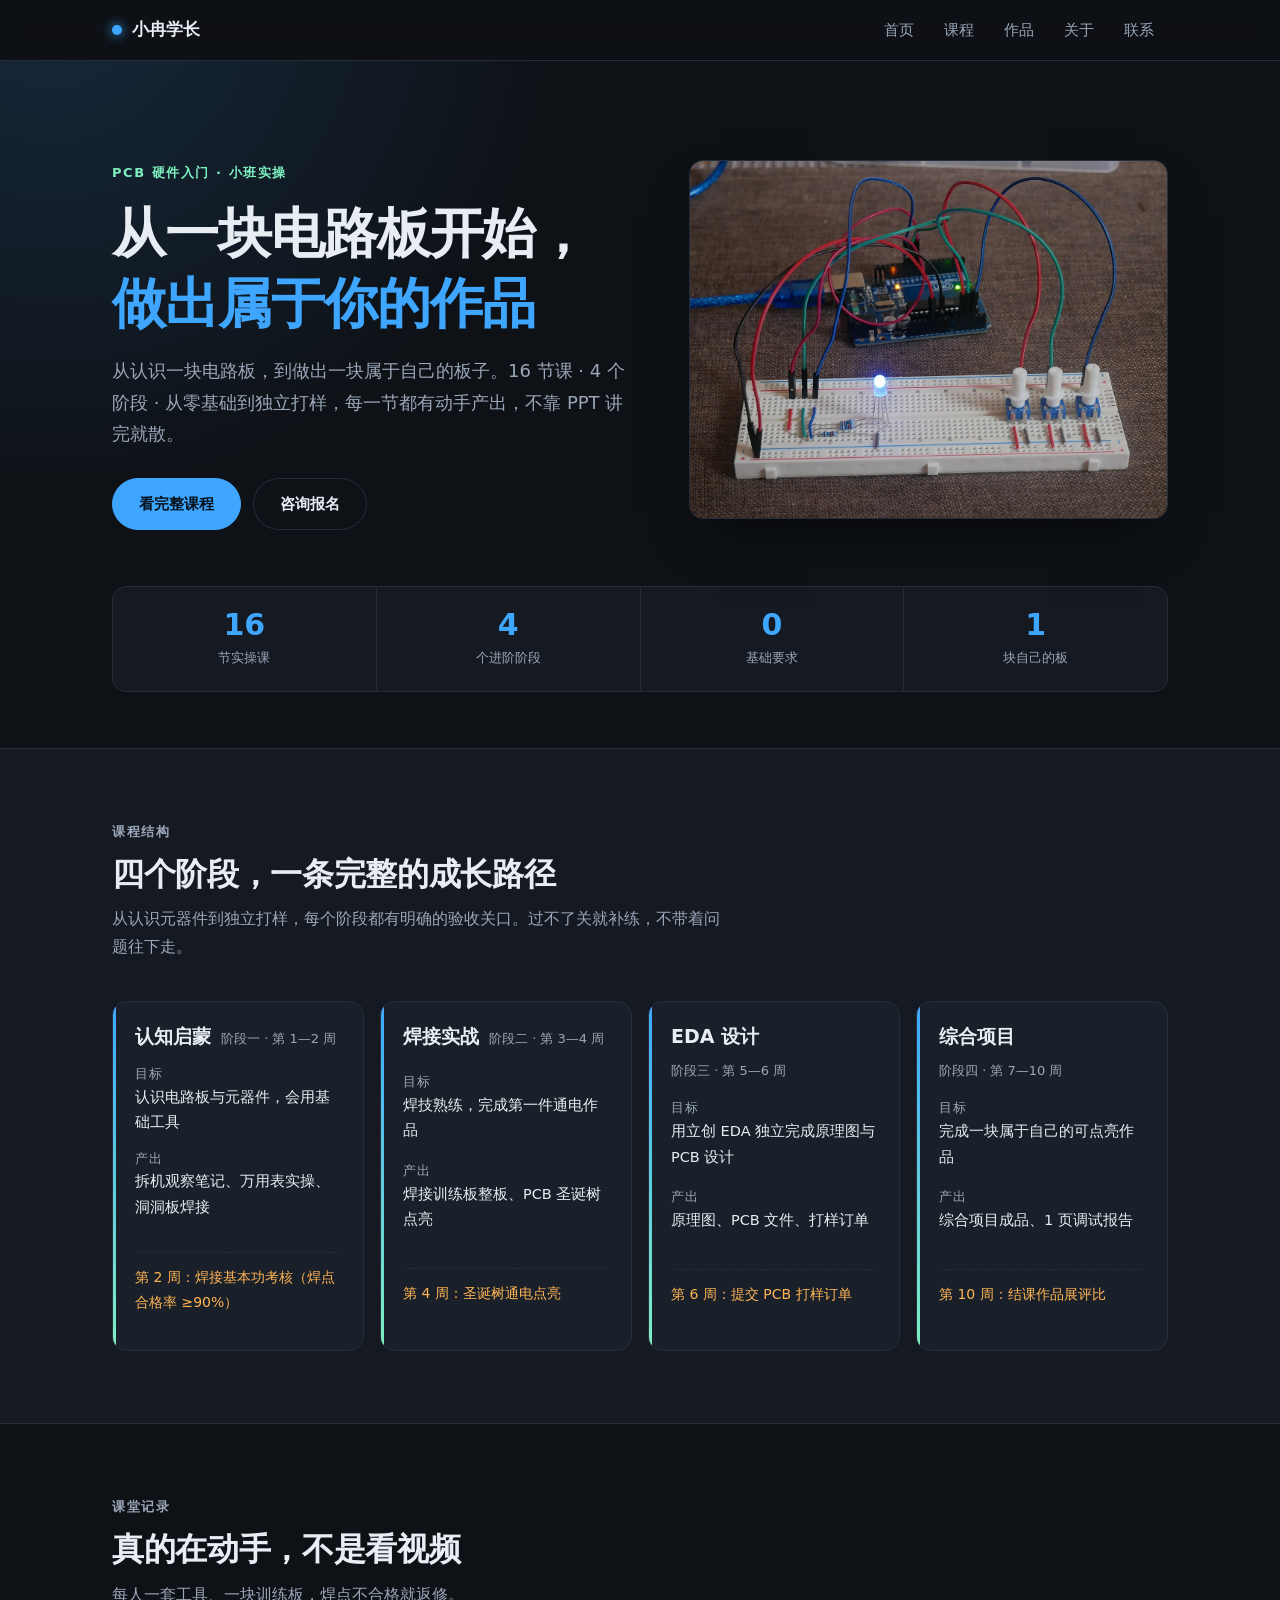
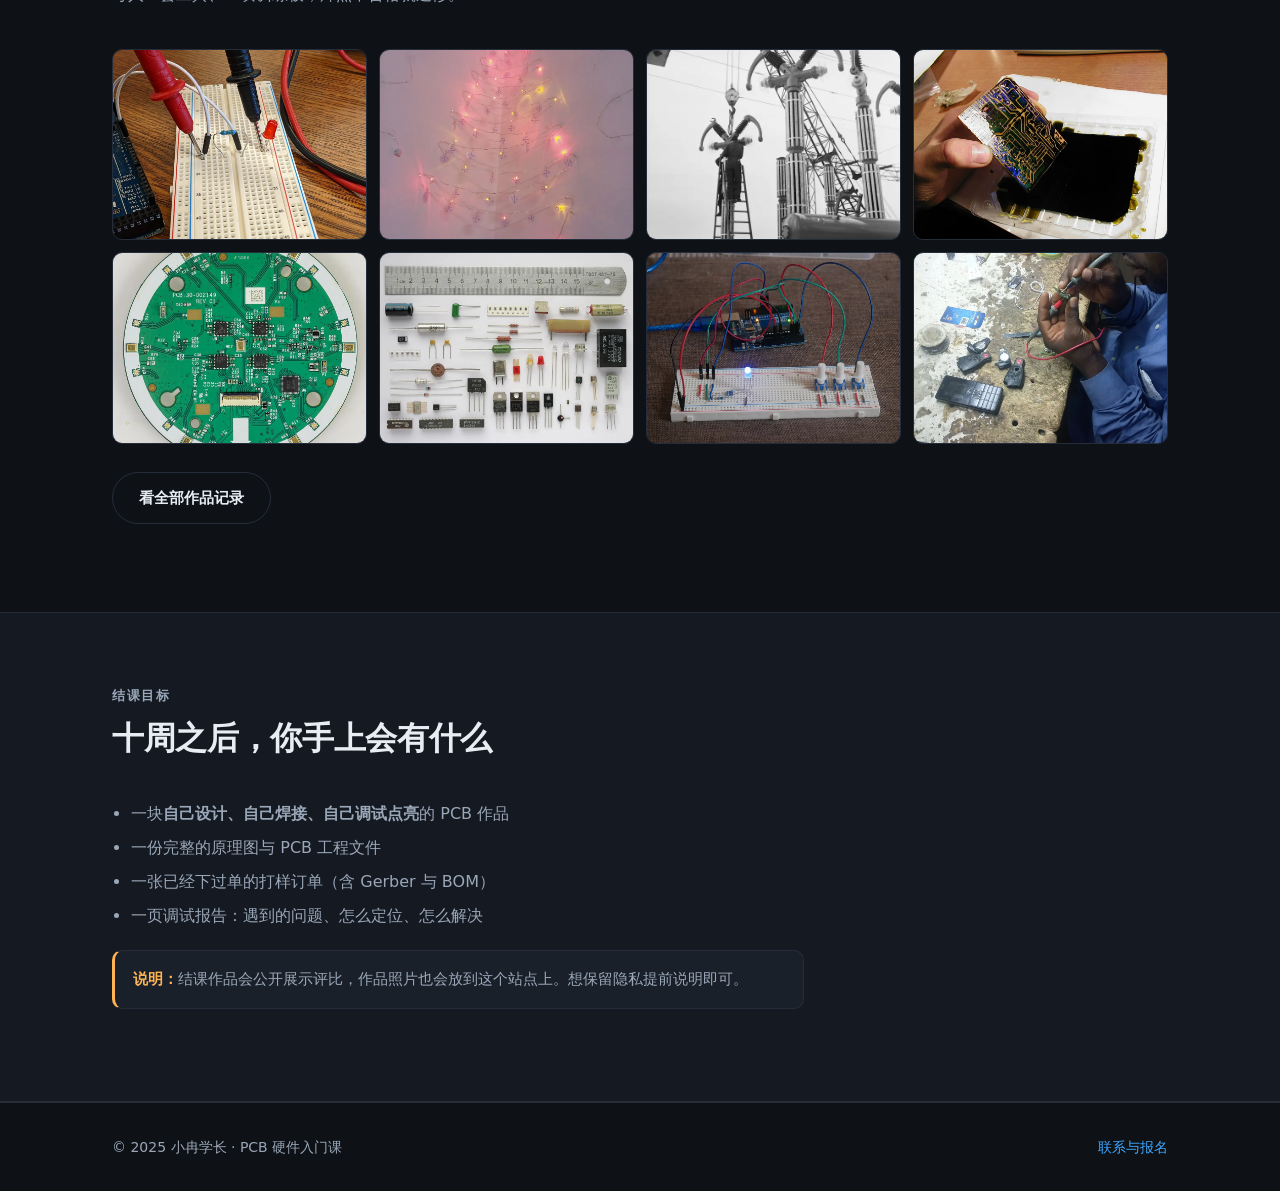
==== index.html @ 28451c12 "init: 小冉学长 PCB 硬件入门课静态站" ====
<!DOCTYPE html>
<html lang="zh-CN">
<head>
<meta charset="UTF-8">
<meta name="viewport" content="width=device-width, initial-scale=1">
<title>小冉学长 · PCB 硬件入门课</title>
<meta name="description" content="从认识一块电路板，到做出一块属于自己的板子。16 节课 · 4 个阶段 · 从零基础到独立打样。">
<meta property="og:type" content="website">
<meta property="og:title" content="小冉学长 · PCB 硬件入门课">
<meta property="og:description" content="从认识一块电路板，到做出一块属于自己的板子。16 节课 · 4 个阶段 · 从零基础到独立打样。">
<meta property="og:image" content="https://xiaoran-pcb.github.io/assets/img/hero.webp">
<meta name="theme-color" content="#0e1116">
<link rel="icon" href="favicon.svg" type="image/svg+xml">
<link rel="stylesheet" href="assets/css/style.css">
</head>
<body>
<header class="site-header">
  <div class="wrap bar">
    <a class="brand" href="index.html"><span class="dot"></span>小冉学长</a>
    <button class="nav-toggle" aria-label="打开菜单" aria-expanded="false" aria-controls="nav">☰</button>
    <nav class="nav" id="nav">
      <a href="index.html">首页</a>
      <a href="lessons.html">课程</a>
      <a href="gallery.html">作品</a>
      <a href="about.html">关于</a>
      <a href="contact.html">联系</a>
    </nav>
  </div>
</header>

<main>
  <section class="hero">
    <div class="wrap grid">
      <div>
        <p class="eyebrow">PCB 硬件入门 · 小班实操</p>
        <h1>从一块电路板开始，<br><span class="hl">做出属于你的作品</span></h1>
        <p class="lead">从认识一块电路板，到做出一块属于自己的板子。16 节课 · 4 个阶段 · 从零基础到独立打样，每一节都有动手产出，不靠 PPT 讲完就散。</p>
        <div class="cta">
          <a class="btn" href="lessons.html">看完整课程</a>
          <a class="btn ghost" href="contact.html">咨询报名</a>
        </div>
      </div>
      <div class="hero-img">
        <img src="assets/img/hero.webp" alt="焊接实操课堂" width="1600" height="1067" fetchpriority="high">
      </div>
    </div>
    <div class="wrap">
      <div class="stats">
        <div><b>16</b><span>节实操课</span></div>
        <div><b>4</b><span>个进阶阶段</span></div>
        <div><b>0</b><span>基础要求</span></div>
        <div><b>1</b><span>块自己的板</span></div>
      </div>
    </div>
  </section>

  <section class="tinted">
    <div class="wrap">
      <div class="sec-head">
        <p class="eyebrow">课程结构</p>
        <h2>四个阶段，一条完整的成长路径</h2>
        <p>从认识元器件到独立打样，每个阶段都有明确的验收关口。过不了关就补练，不带着问题往下走。</p>
      </div>
      <div class="stages">
      <article class="stage">
        <h3>认知启蒙<span class="wk">阶段一 · 第 1—2 周</span></h3>
        <dl>
          <div><dt>目标</dt><dd>认识电路板与元器件，会用基础工具</dd></div>
          <div><dt>产出</dt><dd>拆机观察笔记、万用表实操、洞洞板焊接</dd></div>
        </dl>
        <p class="gate">第 2 周：焊接基本功考核（焊点合格率 ≥90%）</p>
      </article>
      <article class="stage">
        <h3>焊接实战<span class="wk">阶段二 · 第 3—4 周</span></h3>
        <dl>
          <div><dt>目标</dt><dd>焊技熟练，完成第一件通电作品</dd></div>
          <div><dt>产出</dt><dd>焊接训练板整板、PCB 圣诞树点亮</dd></div>
        </dl>
        <p class="gate">第 4 周：圣诞树通电点亮</p>
      </article>
      <article class="stage">
        <h3>EDA 设计<span class="wk">阶段三 · 第 5—6 周</span></h3>
        <dl>
          <div><dt>目标</dt><dd>用立创 EDA 独立完成原理图与 PCB 设计</dd></div>
          <div><dt>产出</dt><dd>原理图、PCB 文件、打样订单</dd></div>
        </dl>
        <p class="gate">第 6 周：提交 PCB 打样订单</p>
      </article>
      <article class="stage">
        <h3>综合项目<span class="wk">阶段四 · 第 7—10 周</span></h3>
        <dl>
          <div><dt>目标</dt><dd>完成一块属于自己的可点亮作品</dd></div>
          <div><dt>产出</dt><dd>综合项目成品、1 页调试报告</dd></div>
        </dl>
        <p class="gate">第 10 周：结课作品展评比</p>
      </article>
      </div>
    </div>
  </section>

  <section>
    <div class="wrap">
      <div class="sec-head">
        <p class="eyebrow">课堂记录</p>
        <h2>真的在动手，不是看视频</h2>
        <p>每人一套工具、一块训练板，焊点不合格就返修。</p>
      </div>
      <div class="gallery-grid">
        <figure><img src="assets/img/gallery/w01.webp" alt="课堂与作品记录 1" loading="lazy" width="1200" height="900"></figure>
        <figure><img src="assets/img/gallery/w02.webp" alt="课堂与作品记录 2" loading="lazy" width="1200" height="900"></figure>
        <figure><img src="assets/img/gallery/w03.webp" alt="课堂与作品记录 3" loading="lazy" width="1200" height="900"></figure>
        <figure><img src="assets/img/gallery/w04.webp" alt="课堂与作品记录 4" loading="lazy" width="1200" height="900"></figure>
        <figure><img src="assets/img/gallery/w05.webp" alt="课堂与作品记录 5" loading="lazy" width="1200" height="900"></figure>
        <figure><img src="assets/img/gallery/w06.webp" alt="课堂与作品记录 6" loading="lazy" width="1200" height="900"></figure>
        <figure><img src="assets/img/gallery/w07.webp" alt="课堂与作品记录 7" loading="lazy" width="1200" height="900"></figure>
        <figure><img src="assets/img/gallery/w08.webp" alt="课堂与作品记录 8" loading="lazy" width="1200" height="900"></figure>
      </div>
      <p style="margin-top:28px"><a class="btn ghost" href="gallery.html">看全部作品记录</a></p>
    </div>
  </section>

  <section class="tinted">
    <div class="wrap">
      <div class="sec-head">
        <p class="eyebrow">结课目标</p>
        <h2>十周之后，你手上会有什么</h2>
      </div>
      <div class="prose">
        <ul>
          <li>一块<b>自己设计、自己焊接、自己调试点亮</b>的 PCB 作品</li>
          <li>一份完整的原理图与 PCB 工程文件</li>
          <li>一张已经下过单的打样订单（含 Gerber 与 BOM）</li>
          <li>一页调试报告：遇到的问题、怎么定位、怎么解决</li>
        </ul>
        <div class="note"><b>说明：</b>结课作品会公开展示评比，作品照片也会放到这个站点上。想保留隐私提前说明即可。</div>
      </div>
    </div>
  </section>
</main>

<footer class="site-footer">
  <div class="wrap row">
    <span>© 2025 小冉学长 · PCB 硬件入门课</span>
    <span><a href="contact.html">联系与报名</a></span>
  </div>
</footer>
<script src="assets/js/main.js" defer></script>
</body>
</html>
---- assets/css/style.css ----
/* 小冉学长 · PCB 教学站 */
:root{
  --bg:#0e1116; --bg-soft:#151a22; --card:#1a2029;
  --fg:#e8edf4; --fg-dim:#9aa7b8; --line:#252d3a;
  --brand:#3ea6ff; --brand-2:#7ef0c0; --warn:#ffb454;
  --max:1120px; --gap:clamp(16px,4vw,32px); --r:14px;
}
*{box-sizing:border-box}
html{-webkit-text-size-adjust:100%; scroll-behavior:smooth}
body{
  margin:0; background:var(--bg); color:var(--fg);
  font:16px/1.75 system-ui,-apple-system,"PingFang SC","Microsoft YaHei",sans-serif;
  -webkit-font-smoothing:antialiased;
}
img{max-width:100%; height:auto; display:block}
a{color:var(--brand); text-decoration:none}
a:hover{text-decoration:underline}
h1,h2,h3{line-height:1.3; margin:0}
ul{margin:0; padding-left:1.2em}

.wrap{max-width:var(--max); margin:0 auto; padding:0 var(--gap)}
.eyebrow{font-size:13px; letter-spacing:.12em; text-transform:uppercase; color:var(--brand-2); font-weight:600}

/* ---------- header ---------- */
.site-header{
  position:sticky; top:0; z-index:50;
  background:rgba(14,17,22,.86); backdrop-filter:blur(12px);
  border-bottom:1px solid var(--line);
}
.site-header .bar{display:flex; align-items:center; justify-content:space-between; gap:var(--gap); height:60px}
.brand{display:flex; align-items:center; gap:10px; color:var(--fg); font-weight:700; font-size:17px}
.brand:hover{text-decoration:none}
.brand .dot{width:10px; height:10px; border-radius:50%; background:var(--brand); box-shadow:0 0 12px var(--brand)}
.nav{display:none}
.nav a{color:var(--fg-dim); padding:8px 14px; border-radius:8px; font-size:15px}
.nav a:hover{color:var(--fg); background:var(--bg-soft); text-decoration:none}
.nav a.active{color:var(--brand)}
.nav-toggle{background:none; border:1px solid var(--line); color:var(--fg); border-radius:8px; padding:6px 12px; font-size:18px; cursor:pointer; line-height:1}
.nav.is-open{
  display:flex; flex-direction:column; position:absolute; top:60px; left:0; right:0;
  background:var(--bg-soft); border-bottom:1px solid var(--line); padding:8px var(--gap) 16px;
}

/* ---------- hero ---------- */
.hero{padding:clamp(40px,9vw,88px) 0 clamp(32px,6vw,56px); position:relative; overflow:hidden}
.hero::before{
  content:""; position:absolute; inset:-40% 40% 40% -20%;
  background:radial-gradient(circle at 30% 30%, rgba(62,166,255,.16), transparent 60%);
  pointer-events:none;
}
.hero .grid{display:grid; gap:clamp(24px,5vw,48px); align-items:center; position:relative}
.hero h1{font-size:clamp(30px,7.2vw,54px); letter-spacing:-.02em; margin:14px 0 16px}
.hero h1 .hl{color:var(--brand)}
.hero .lead{color:var(--fg-dim); font-size:clamp(15px,2.4vw,18px); margin:0 0 28px; max-width:52ch}
.hero-img{border-radius:var(--r); border:1px solid var(--line); overflow:hidden; box-shadow:0 24px 60px -30px rgba(0,0,0,.9)}
.hero-img img{aspect-ratio:4/3; object-fit:cover; width:100%}
.cta{display:flex; flex-wrap:wrap; gap:12px}
.btn{
  display:inline-block; padding:12px 26px; border-radius:999px; font-weight:600; font-size:15px;
  background:var(--brand); color:#06131f; border:1px solid var(--brand);
}
.btn:hover{text-decoration:none; filter:brightness(1.1)}
.btn.ghost{background:transparent; color:var(--fg); border-color:var(--line)}
.btn.ghost:hover{border-color:var(--brand); color:var(--brand)}

/* ---------- stats ---------- */
.stats{display:grid; grid-template-columns:repeat(2,1fr); gap:1px; background:var(--line); border:1px solid var(--line); border-radius:var(--r); overflow:hidden; margin-top:clamp(32px,6vw,56px)}
.stats div{background:var(--bg-soft); padding:20px 18px; text-align:center}
.stats b{display:block; font-size:clamp(22px,4.5vw,30px); color:var(--brand); line-height:1.2}
.stats span{font-size:13px; color:var(--fg-dim)}

/* ---------- sections ---------- */
section{padding:clamp(40px,7vw,72px) 0}
section.tinted{background:var(--bg-soft); border-block:1px solid var(--line)}
.sec-head{max-width:60ch; margin-bottom:clamp(24px,4vw,40px)}
.sec-head h1,.sec-head h2{font-size:clamp(22px,4.2vw,32px); margin:10px 0 10px; letter-spacing:-.01em}
.sec-head p{color:var(--fg-dim); margin:0}

/* ---------- stage cards ---------- */
.stages{display:grid; gap:16px}
.stage{
  background:var(--card); border:1px solid var(--line); border-radius:var(--r);
  padding:22px; display:grid; gap:14px; position:relative; overflow:hidden;
}
.stage::before{content:""; position:absolute; left:0; top:0; bottom:0; width:3px; background:linear-gradient(var(--brand),var(--brand-2))}
.stage h3{font-size:19px; display:flex; align-items:baseline; gap:10px; flex-wrap:wrap}
.stage .wk{font-size:13px; color:var(--fg-dim); font-weight:400}
.stage dl{margin:0; display:grid; gap:8px; font-size:14.5px}
.stage dt{color:var(--fg-dim); font-size:12.5px; letter-spacing:.06em; text-transform:uppercase}
.stage dd{margin:0 0 4px}
.gate{color:var(--warn); font-size:14px; border-top:1px dashed var(--line); padding-top:12px}

/* ---------- lesson list ---------- */
.lesson-stage{margin-bottom:clamp(32px,5vw,48px)}
.lesson-stage > h3{font-size:18px; margin-bottom:4px}
.lesson-stage > .meta{color:var(--fg-dim); font-size:14px; margin-bottom:18px}
.lessons{display:grid; gap:14px}
.lesson{
  background:var(--card); border:1px solid var(--line); border-radius:var(--r);
  overflow:hidden; display:grid; grid-template-columns:1fr;
}
.lesson .thumb{display:none}
.lesson .body{padding:20px}
.lesson .no{font-size:12px; color:var(--brand-2); letter-spacing:.1em; font-weight:700}
.lesson h4{margin:6px 0 12px; font-size:17px}
.lesson dl{margin:0; display:grid; gap:10px; font-size:14.5px}
.lesson dt{color:var(--fg-dim); font-size:12px; letter-spacing:.06em; text-transform:uppercase}
.lesson dd{margin:2px 0 0; color:var(--fg)}
.lesson .out{color:var(--brand-2)}

/* ---------- gallery ---------- */
.gallery-grid{display:grid; grid-template-columns:repeat(2,1fr); gap:10px}
.gallery-grid figure{margin:0; border-radius:10px; overflow:hidden; border:1px solid var(--line); background:var(--card); cursor:zoom-in}
.gallery-grid img{aspect-ratio:4/3; object-fit:cover; width:100%; transition:transform .35s}
.gallery-grid figure:hover img{transform:scale(1.04)}
.gallery-grid figcaption{padding:8px 10px; font-size:12.5px; color:var(--fg-dim); line-height:1.5; border-top:1px solid var(--line)}
.gallery-grid figure{position:relative}
.gallery-grid figure::after{content:"⤢"; position:absolute; top:8px; right:10px; color:#fff; font-size:13px; opacity:0; transition:opacity .25s; text-shadow:0 1px 4px rgba(0,0,0,.9)}
.gallery-grid figure:hover::after{opacity:.9}

/* ---------- lightbox ---------- */
.lb{position:fixed; inset:0; background:rgba(6,9,13,.94); display:none; align-items:center; justify-content:center; z-index:100; padding:20px}
.lb.on{display:flex}
.lb img{max-width:100%; max-height:88vh; border-radius:10px}
.lb .close{position:absolute; top:16px; right:20px; background:none; border:0; color:#fff; font-size:32px; cursor:pointer; line-height:1}

/* ---------- prose ---------- */
.prose{max-width:68ch}
.prose h1,.prose h2{font-size:clamp(20px,3.6vw,26px); margin:36px 0 12px}
.prose h1:first-child,.prose h2:first-child{margin-top:0}
.prose p{color:var(--fg-dim); margin:0 0 14px}
.prose strong{color:var(--fg)}
.prose ul{color:var(--fg-dim); margin:0 0 14px}
.prose li{margin-bottom:6px}
.note{background:var(--card); border:1px solid var(--line); border-left:3px solid var(--warn); border-radius:10px; padding:16px 18px; margin:20px 0; font-size:14.5px; color:var(--fg-dim)}
.note b{color:var(--warn)}

/* ---------- contact ---------- */
.contact-card{background:var(--card); border:1px solid var(--line); border-radius:var(--r); padding:clamp(22px,4vw,32px)}
.contact-card dl{display:grid; gap:14px; margin:0}
.contact-card dt{font-size:12.5px; color:var(--fg-dim); letter-spacing:.06em; text-transform:uppercase}
.contact-card dd{margin:2px 0 0; font-size:16px}

/* ---------- footer ---------- */
.site-footer{border-top:1px solid var(--line); padding:32px 0; color:var(--fg-dim); font-size:14px}
.site-footer .row{display:flex; flex-wrap:wrap; gap:12px; justify-content:space-between; align-items:center}

/* ---------- responsive ---------- */
@media (min-width:700px){
  .hero .grid{grid-template-columns:1.05fr .95fr}
  .stats{grid-template-columns:repeat(4,1fr)}
  .stages{grid-template-columns:repeat(2,1fr)}
  .gallery-grid{grid-template-columns:repeat(3,1fr); gap:12px}
  .lesson{grid-template-columns:280px 1fr}
  .lesson .thumb{display:block; height:100%}
  .lesson .thumb img{height:100%; width:100%; object-fit:cover; aspect-ratio:auto}
}
@media (min-width:900px){
  .nav{display:flex; align-items:center; gap:2px}
  .nav-toggle{display:none}
  .nav.is-open{position:static; flex-direction:row; background:none; border:0; padding:0}
  .stages{grid-template-columns:repeat(4,1fr)}
  .gallery-grid{grid-template-columns:repeat(4,1fr)}
}
@media (prefers-reduced-motion:reduce){*{transition:none!important; animation:none!important; scroll-behavior:auto!important}}
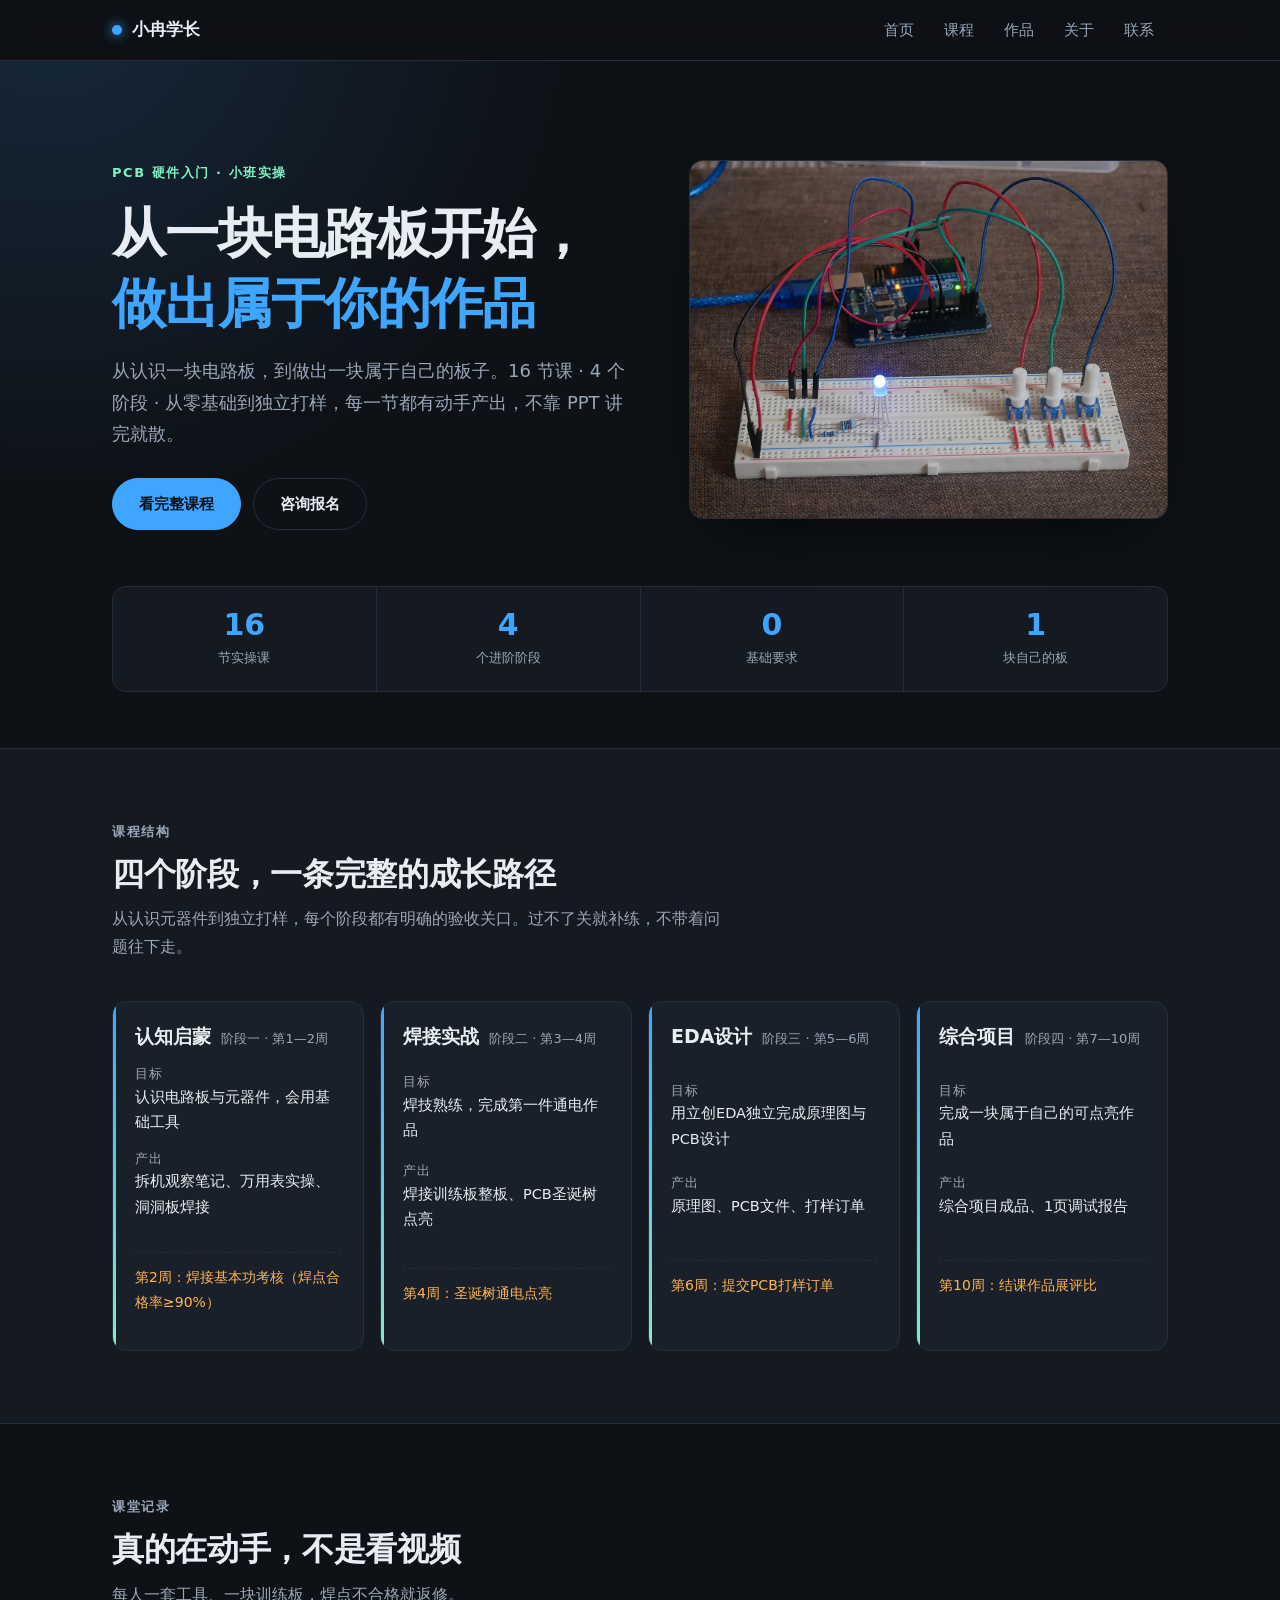
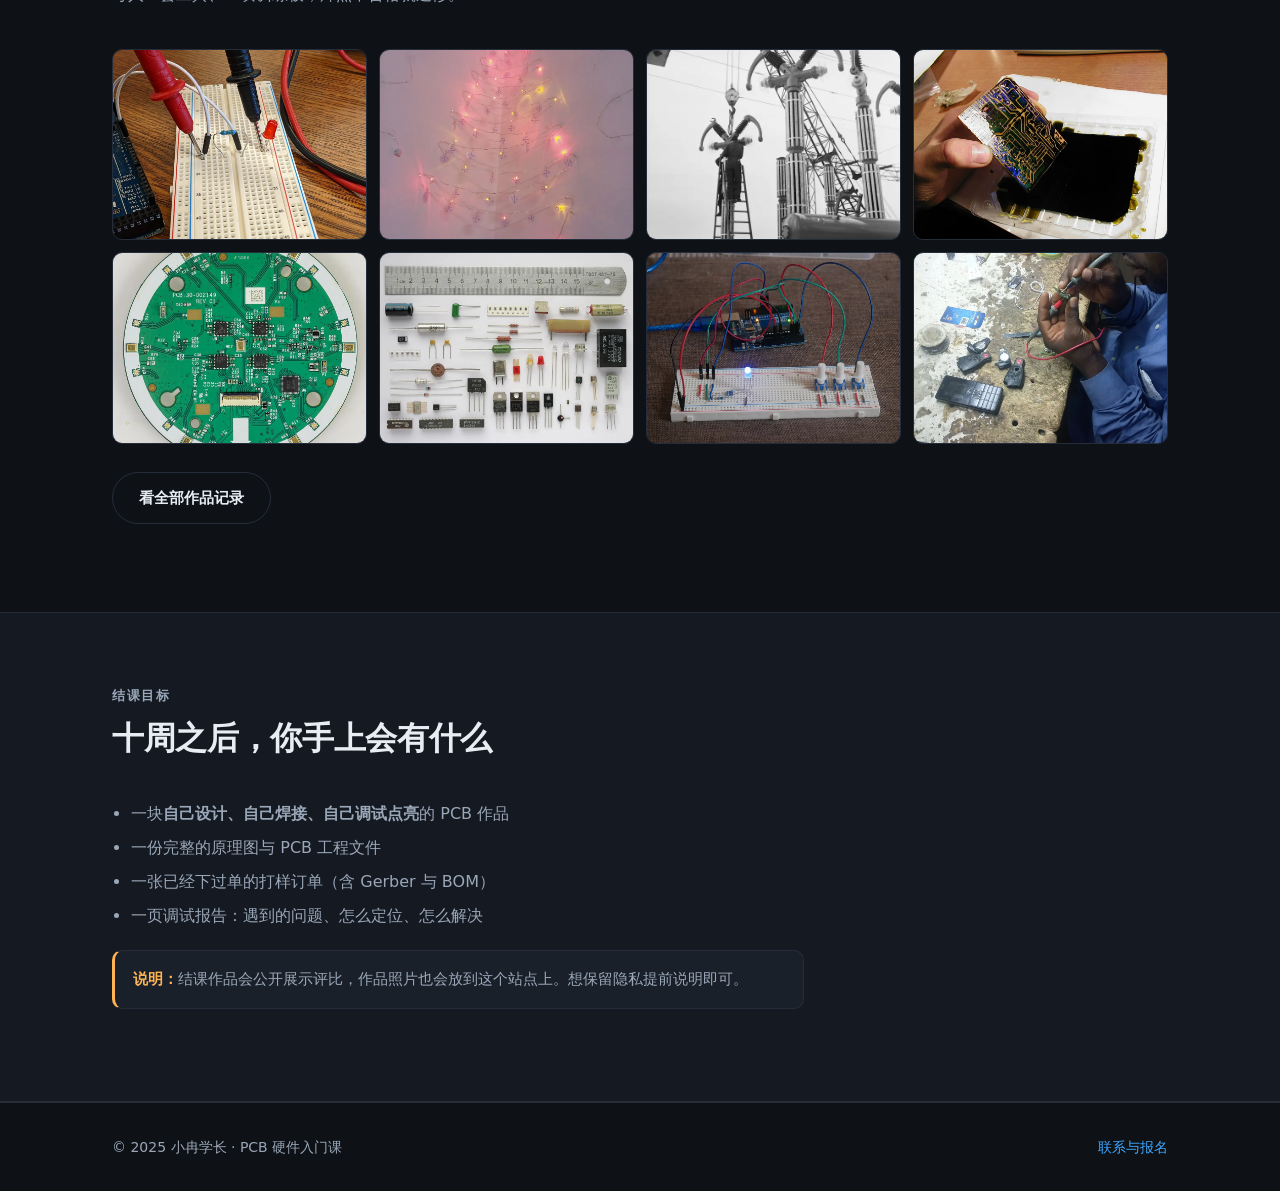
==== commit dce8fcfa: "content: 课程计划与 enr.json/lessons.json 逐字同步（16 节课 + 4 阶段关口）" ====
--- a/index.html
+++ b/index.html
@@ -63,36 +63,36 @@
       </div>
       <div class="stages">
       <article class="stage">
-        <h3>认知启蒙<span class="wk">阶段一 · 第 1—2 周</span></h3>
+        <h3>认知启蒙<span class="wk">阶段一 · 第1—2周</span></h3>
         <dl>
           <div><dt>目标</dt><dd>认识电路板与元器件，会用基础工具</dd></div>
           <div><dt>产出</dt><dd>拆机观察笔记、万用表实操、洞洞板焊接</dd></div>
         </dl>
-        <p class="gate">第 2 周：焊接基本功考核（焊点合格率 ≥90%）</p>
+        <p class="gate">第2周：焊接基本功考核（焊点合格率≥90%）</p>
       </article>
       <article class="stage">
-        <h3>焊接实战<span class="wk">阶段二 · 第 3—4 周</span></h3>
+        <h3>焊接实战<span class="wk">阶段二 · 第3—4周</span></h3>
         <dl>
           <div><dt>目标</dt><dd>焊技熟练，完成第一件通电作品</dd></div>
-          <div><dt>产出</dt><dd>焊接训练板整板、PCB 圣诞树点亮</dd></div>
+          <div><dt>产出</dt><dd>焊接训练板整板、PCB圣诞树点亮</dd></div>
         </dl>
-        <p class="gate">第 4 周：圣诞树通电点亮</p>
+        <p class="gate">第4周：圣诞树通电点亮</p>
       </article>
       <article class="stage">
-        <h3>EDA 设计<span class="wk">阶段三 · 第 5—6 周</span></h3>
+        <h3>EDA设计<span class="wk">阶段三 · 第5—6周</span></h3>
         <dl>
-          <div><dt>目标</dt><dd>用立创 EDA 独立完成原理图与 PCB 设计</dd></div>
-          <div><dt>产出</dt><dd>原理图、PCB 文件、打样订单</dd></div>
+          <div><dt>目标</dt><dd>用立创EDA独立完成原理图与PCB设计</dd></div>
+          <div><dt>产出</dt><dd>原理图、PCB文件、打样订单</dd></div>
         </dl>
-        <p class="gate">第 6 周：提交 PCB 打样订单</p>
+        <p class="gate">第6周：提交PCB打样订单</p>
       </article>
       <article class="stage">
-        <h3>综合项目<span class="wk">阶段四 · 第 7—10 周</span></h3>
+        <h3>综合项目<span class="wk">阶段四 · 第7—10周</span></h3>
         <dl>
           <div><dt>目标</dt><dd>完成一块属于自己的可点亮作品</dd></div>
-          <div><dt>产出</dt><dd>综合项目成品、1 页调试报告</dd></div>
+          <div><dt>产出</dt><dd>综合项目成品、1页调试报告</dd></div>
         </dl>
-        <p class="gate">第 10 周：结课作品展评比</p>
+        <p class="gate">第10周：结课作品展评比</p>
       </article>
       </div>
     </div>
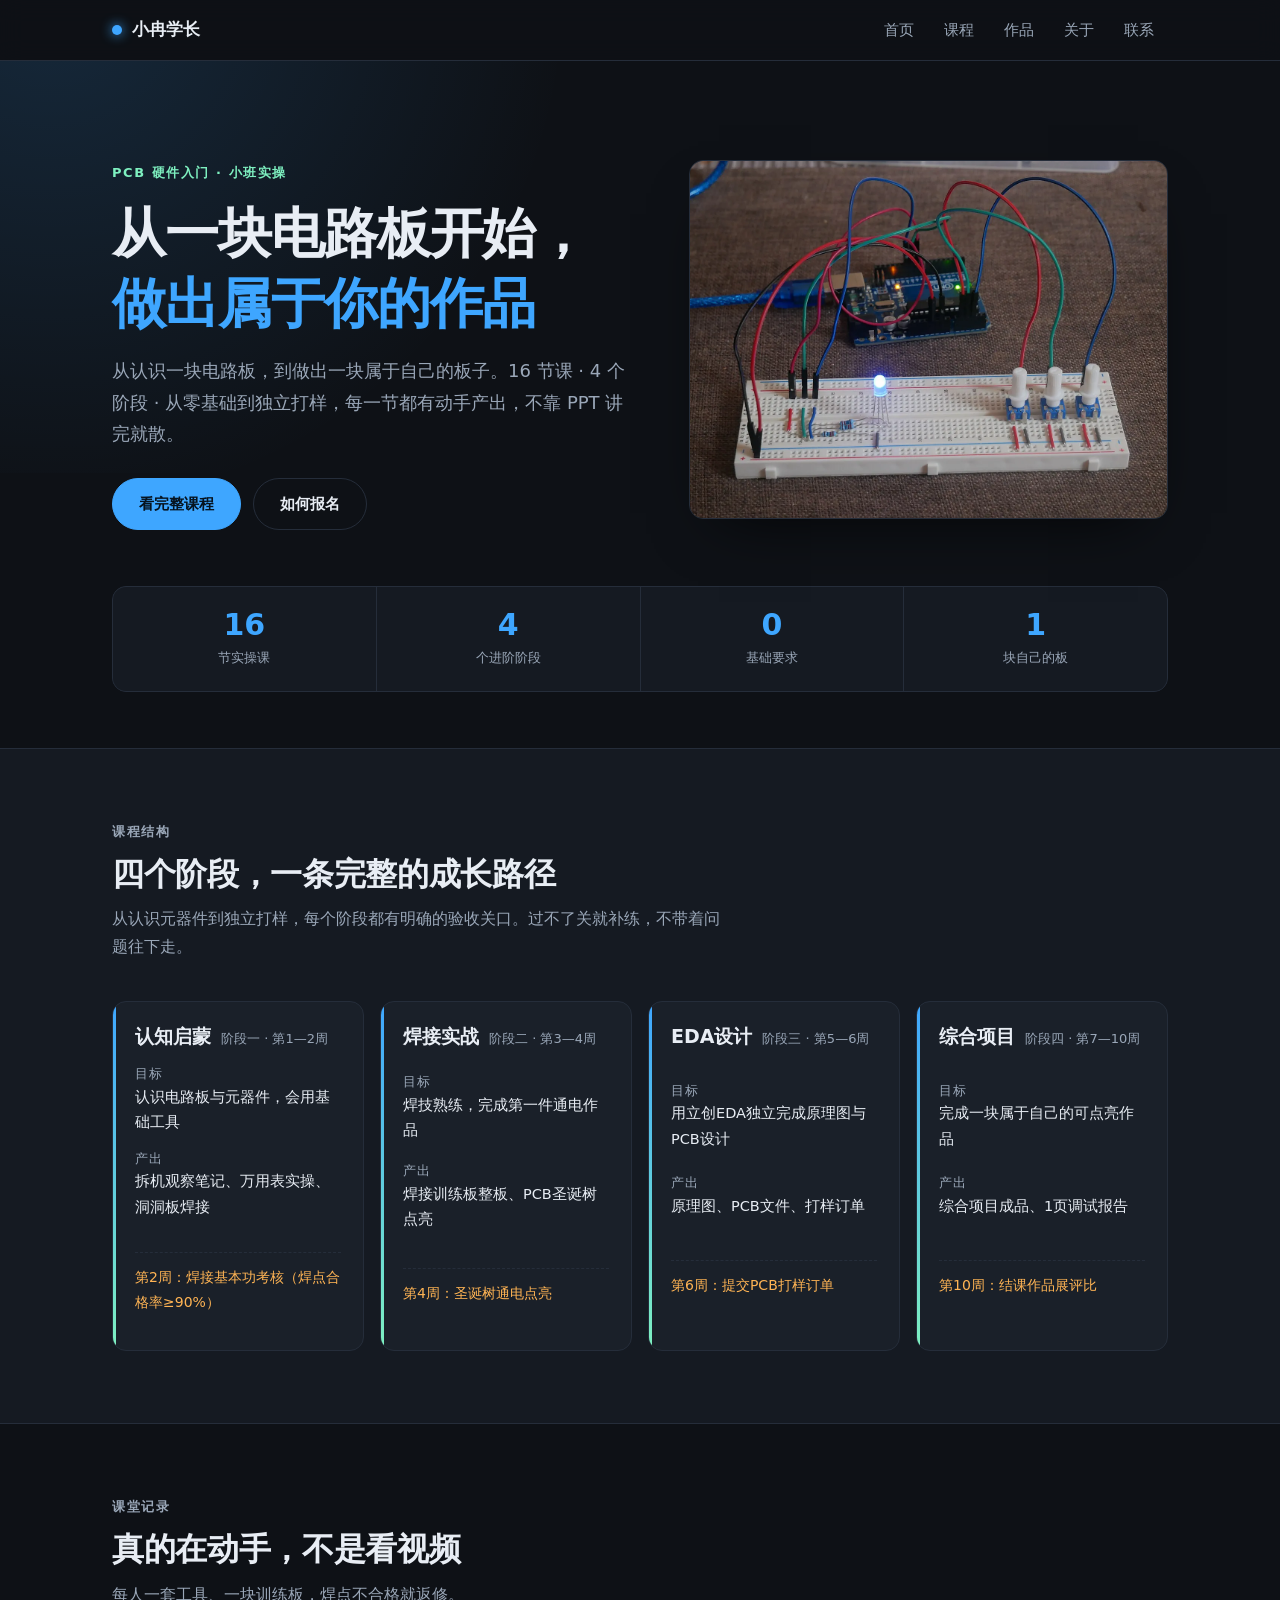
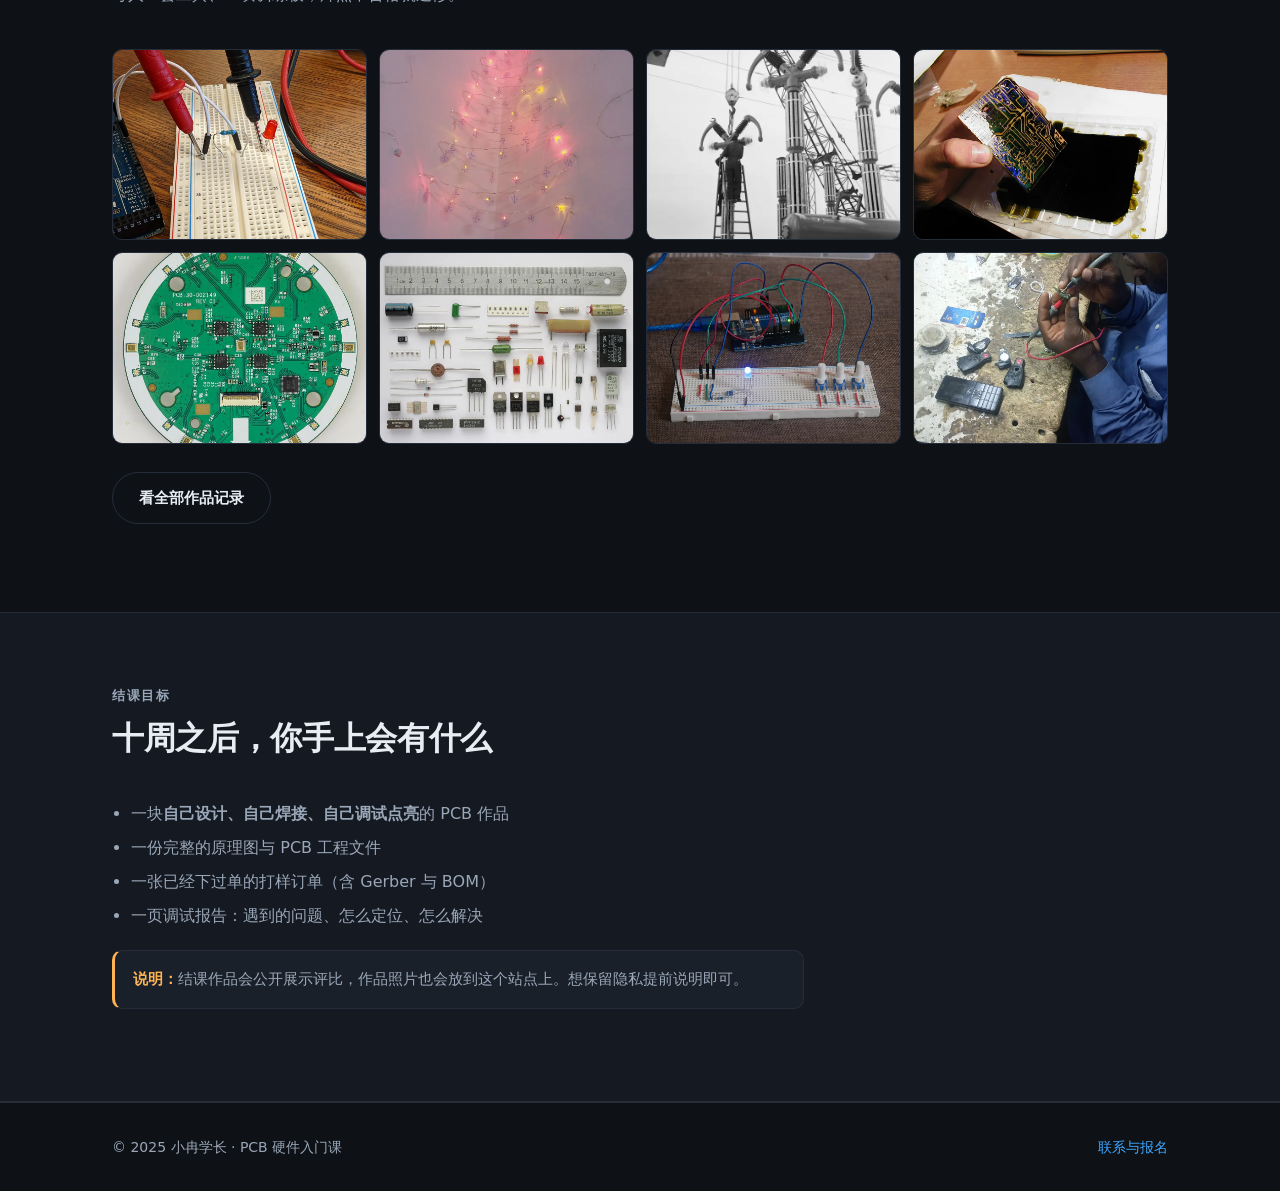
==== commit 093223af: "content: 报名渠道保留社团（电子社），CTA 改为「如何报名」" ====
--- a/index.html
+++ b/index.html
@@ -37,7 +37,7 @@
         <p class="lead">从认识一块电路板，到做出一块属于自己的板子。16 节课 · 4 个阶段 · 从零基础到独立打样，每一节都有动手产出，不靠 PPT 讲完就散。</p>
         <div class="cta">
           <a class="btn" href="lessons.html">看完整课程</a>
-          <a class="btn ghost" href="contact.html">咨询报名</a>
+          <a class="btn ghost" href="contact.html">如何报名</a>
         </div>
       </div>
       <div class="hero-img">
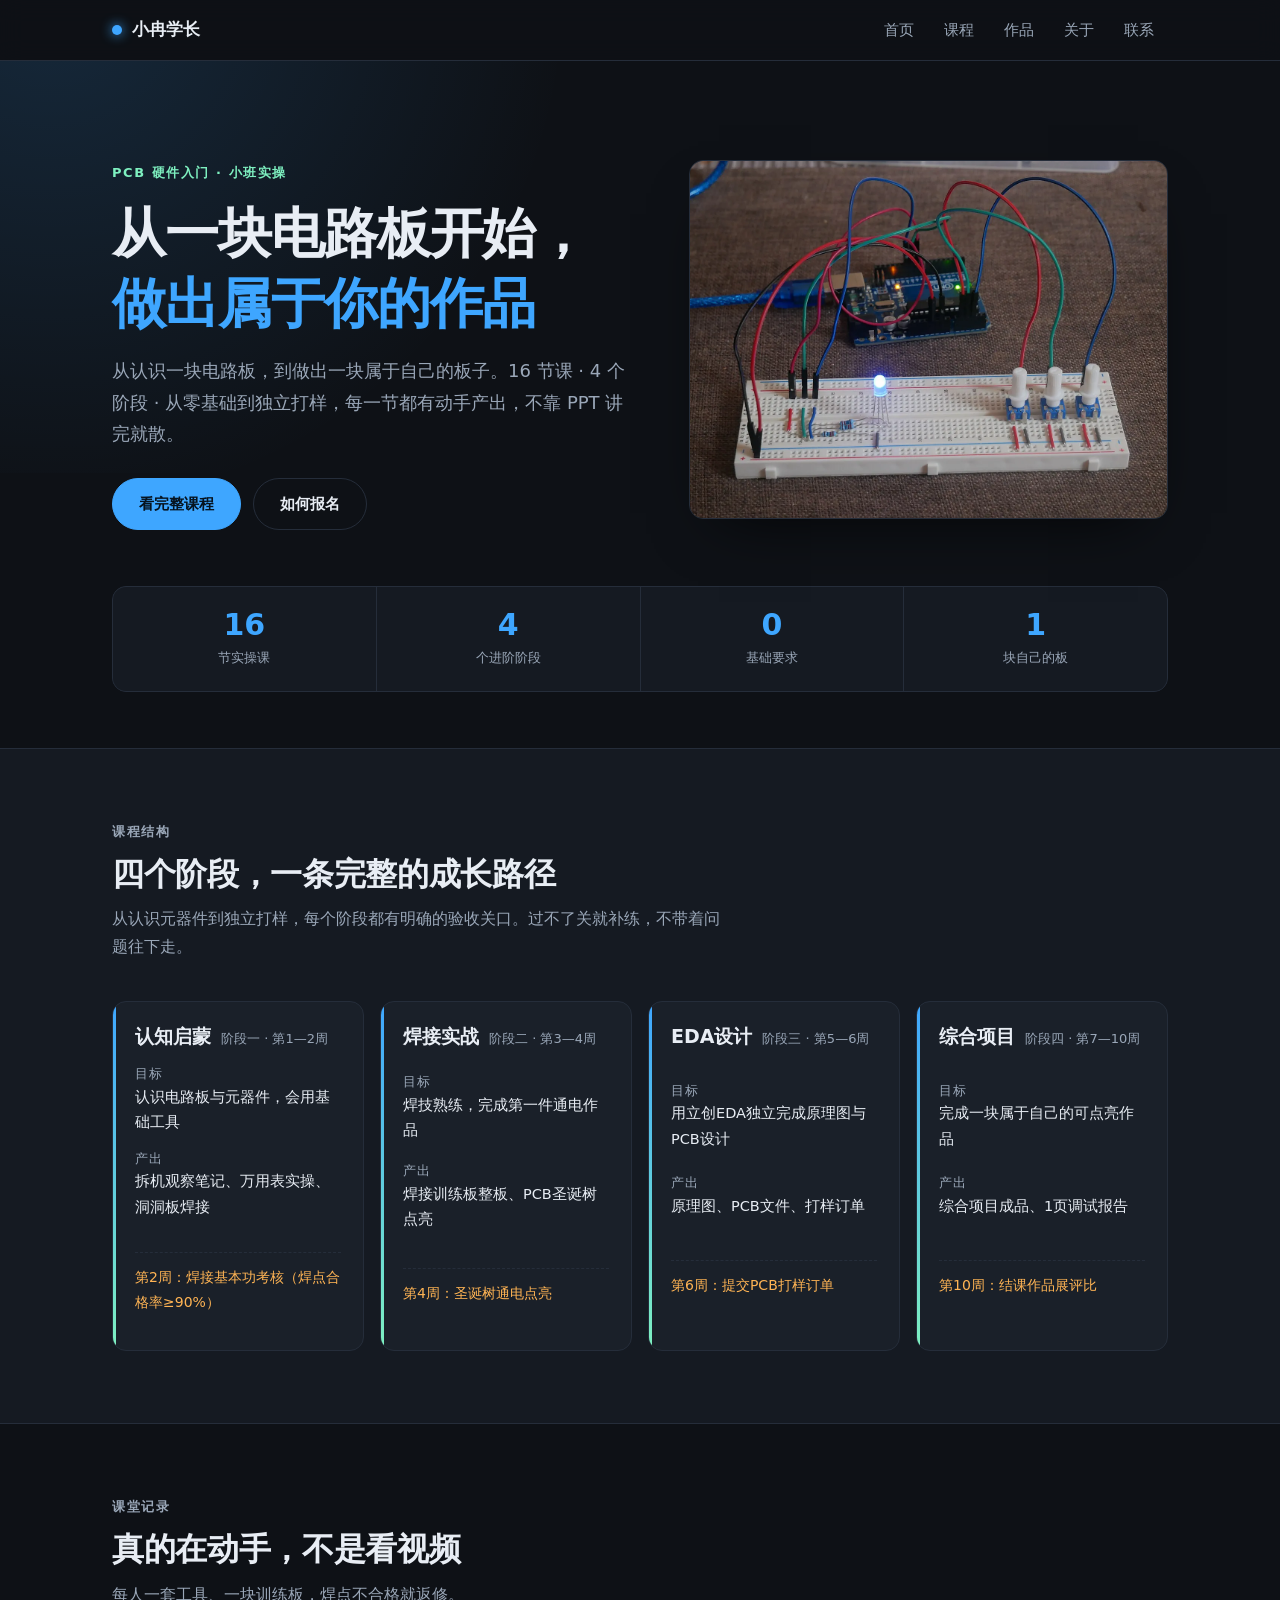
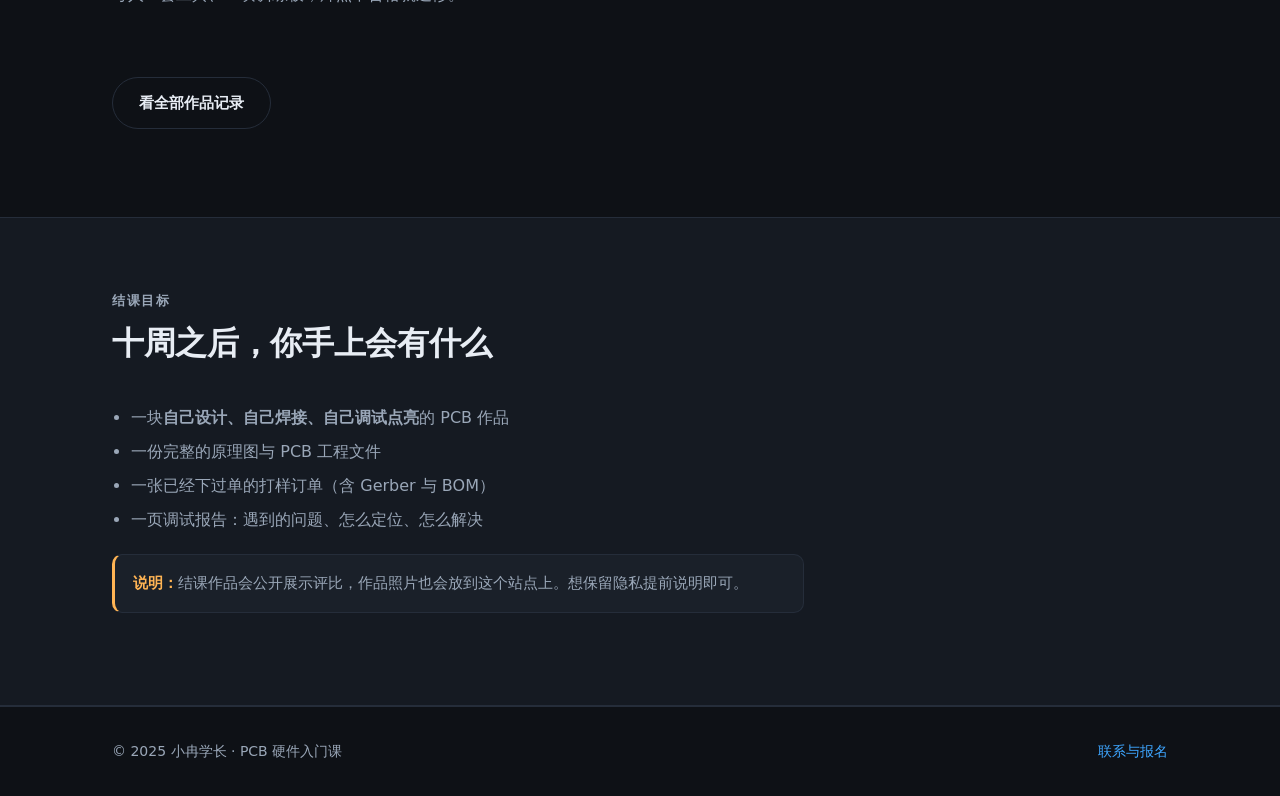
==== commit 931b57f1: "content: 用真实成果图片和视频替换虚构 gallery（13 张图 + 3 个视频）" ====
--- a/index.html
+++ b/index.html
@@ -106,14 +106,7 @@
         <p>每人一套工具、一块训练板，焊点不合格就返修。</p>
       </div>
       <div class="gallery-grid">
-        <figure><img src="assets/img/gallery/w01.webp" alt="课堂与作品记录 1" loading="lazy" width="1200" height="900"></figure>
-        <figure><img src="assets/img/gallery/w02.webp" alt="课堂与作品记录 2" loading="lazy" width="1200" height="900"></figure>
-        <figure><img src="assets/img/gallery/w03.webp" alt="课堂与作品记录 3" loading="lazy" width="1200" height="900"></figure>
-        <figure><img src="assets/img/gallery/w04.webp" alt="课堂与作品记录 4" loading="lazy" width="1200" height="900"></figure>
-        <figure><img src="assets/img/gallery/w05.webp" alt="课堂与作品记录 5" loading="lazy" width="1200" height="900"></figure>
-        <figure><img src="assets/img/gallery/w06.webp" alt="课堂与作品记录 6" loading="lazy" width="1200" height="900"></figure>
-        <figure><img src="assets/img/gallery/w07.webp" alt="课堂与作品记录 7" loading="lazy" width="1200" height="900"></figure>
-        <figure><img src="assets/img/gallery/w08.webp" alt="课堂与作品记录 8" loading="lazy" width="1200" height="900"></figure>
+        
       </div>
       <p style="margin-top:28px"><a class="btn ghost" href="gallery.html">看全部作品记录</a></p>
     </div>
--- a/assets/css/style.css
+++ b/assets/css/style.css
@@ -89,6 +89,8 @@
 .stage dt{color:var(--fg-dim); font-size:12.5px; letter-spacing:.06em; text-transform:uppercase}
 .stage dd{margin:0 0 4px}
 .gate{color:var(--warn); font-size:14px; border-top:1px dashed var(--line); padding-top:12px}
+.stage-d{color:var(--fg-dim); font-size:14.5px; margin:8px 0 0}
+.club-h2{font-size:20px; margin:40px 0 16px}
 
 /* ---------- lesson list ---------- */
 .lesson-stage{margin-bottom:clamp(32px,5vw,48px)}
@@ -118,6 +120,10 @@
 .gallery-grid figure::after{content:"⤢"; position:absolute; top:8px; right:10px; color:#fff; font-size:13px; opacity:0; transition:opacity .25s; text-shadow:0 1px 4px rgba(0,0,0,.9)}
 .gallery-grid figure:hover::after{opacity:.9}
 
+
+.video-grid{display:grid;grid-template-columns:repeat(auto-fit,minmax(280px,1fr));gap:16px}
+.video-grid figure{margin:0;background:var(--card);border:1px solid var(--line);border-radius:10px;overflow:hidden}
+.video-grid figcaption{padding:10px;font-size:13px;color:var(--fg-dim);text-align:center}
 /* ---------- lightbox ---------- */
 .lb{position:fixed; inset:0; background:rgba(6,9,13,.94); display:none; align-items:center; justify-content:center; z-index:100; padding:20px}
 .lb.on{display:flex}
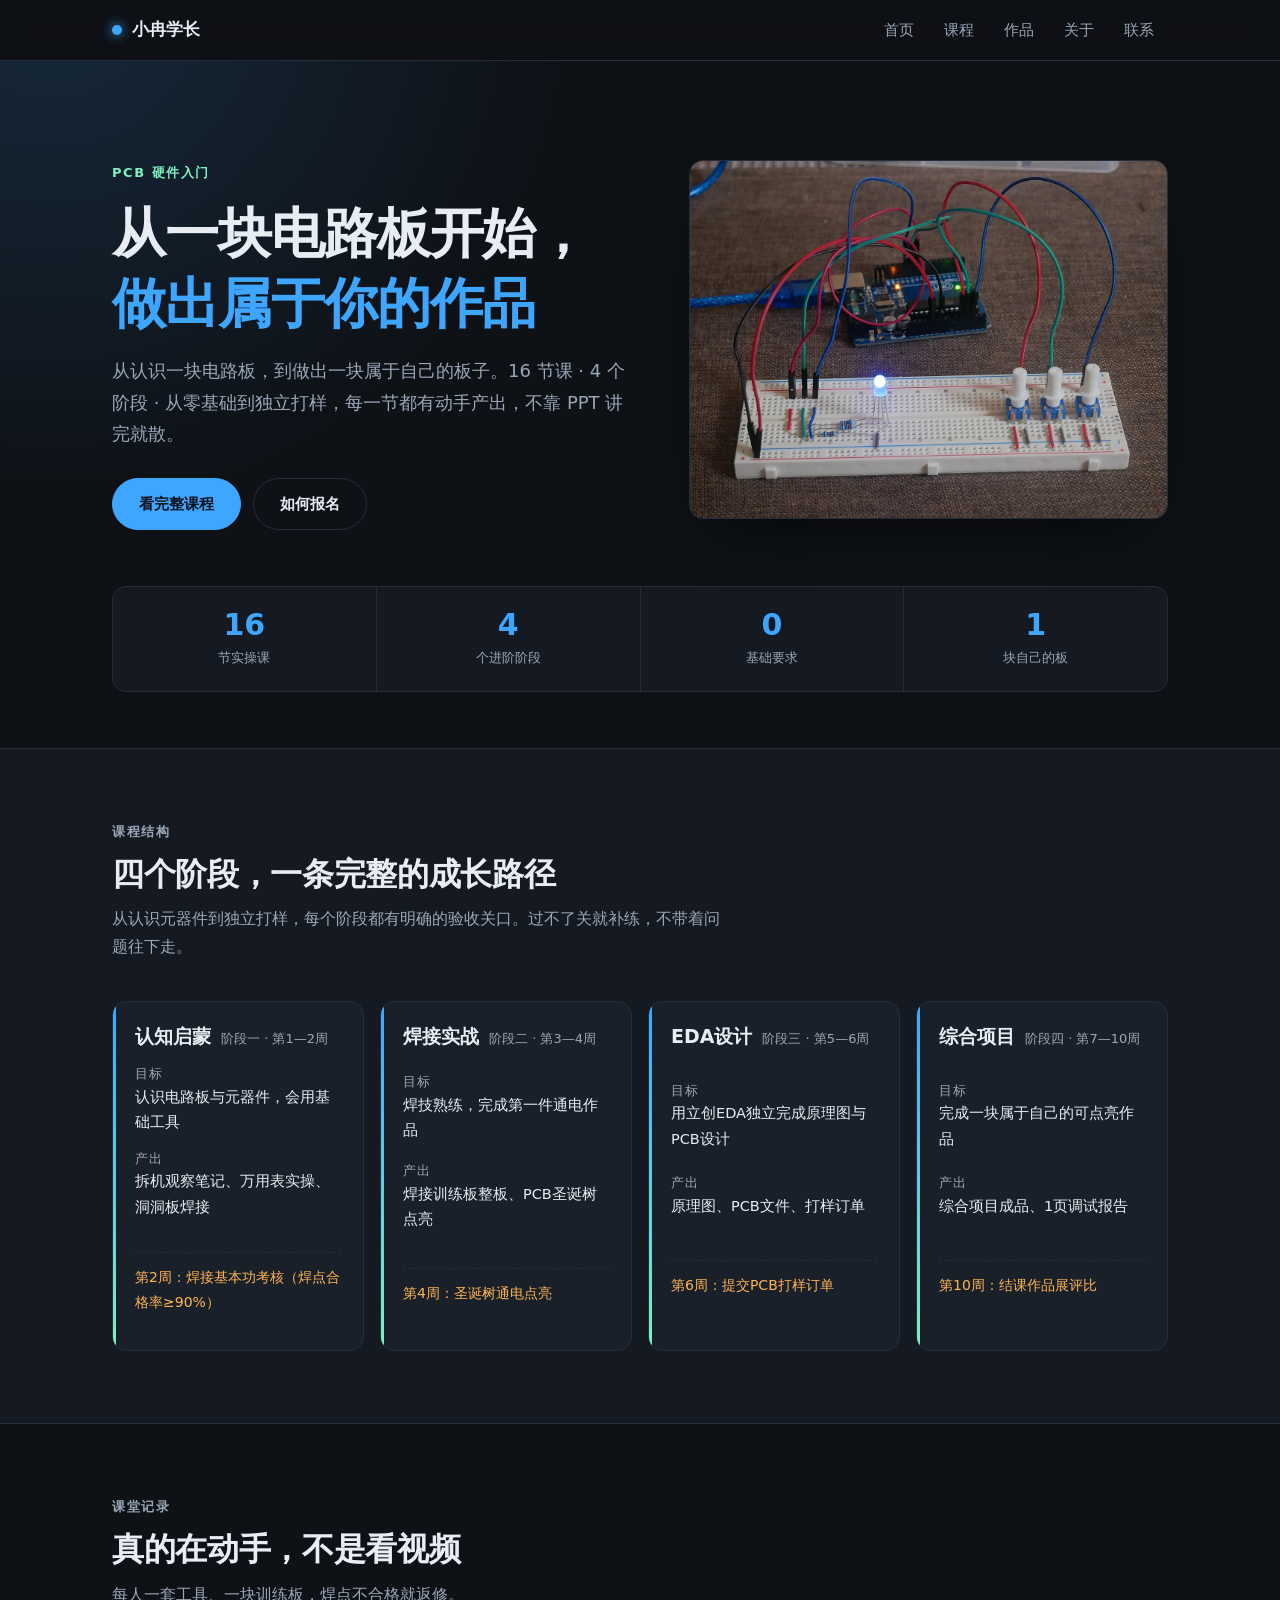
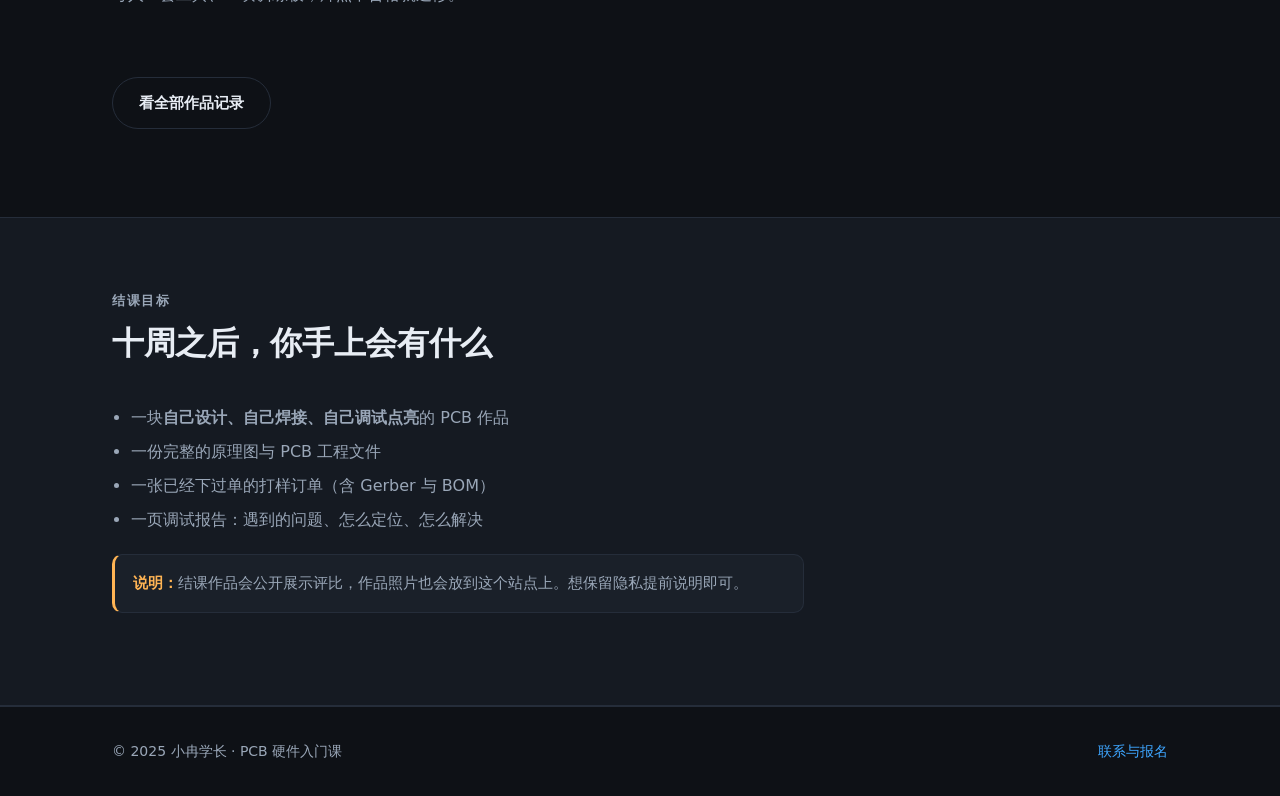
==== commit 42caae0e: "content: 删除不符合现实的小班实操描述" ====
--- a/index.html
+++ b/index.html
@@ -32,7 +32,7 @@
   <section class="hero">
     <div class="wrap grid">
       <div>
-        <p class="eyebrow">PCB 硬件入门 · 小班实操</p>
+        <p class="eyebrow">PCB 硬件入门</p>
         <h1>从一块电路板开始，<br><span class="hl">做出属于你的作品</span></h1>
         <p class="lead">从认识一块电路板，到做出一块属于自己的板子。16 节课 · 4 个阶段 · 从零基础到独立打样，每一节都有动手产出，不靠 PPT 讲完就散。</p>
         <div class="cta">
